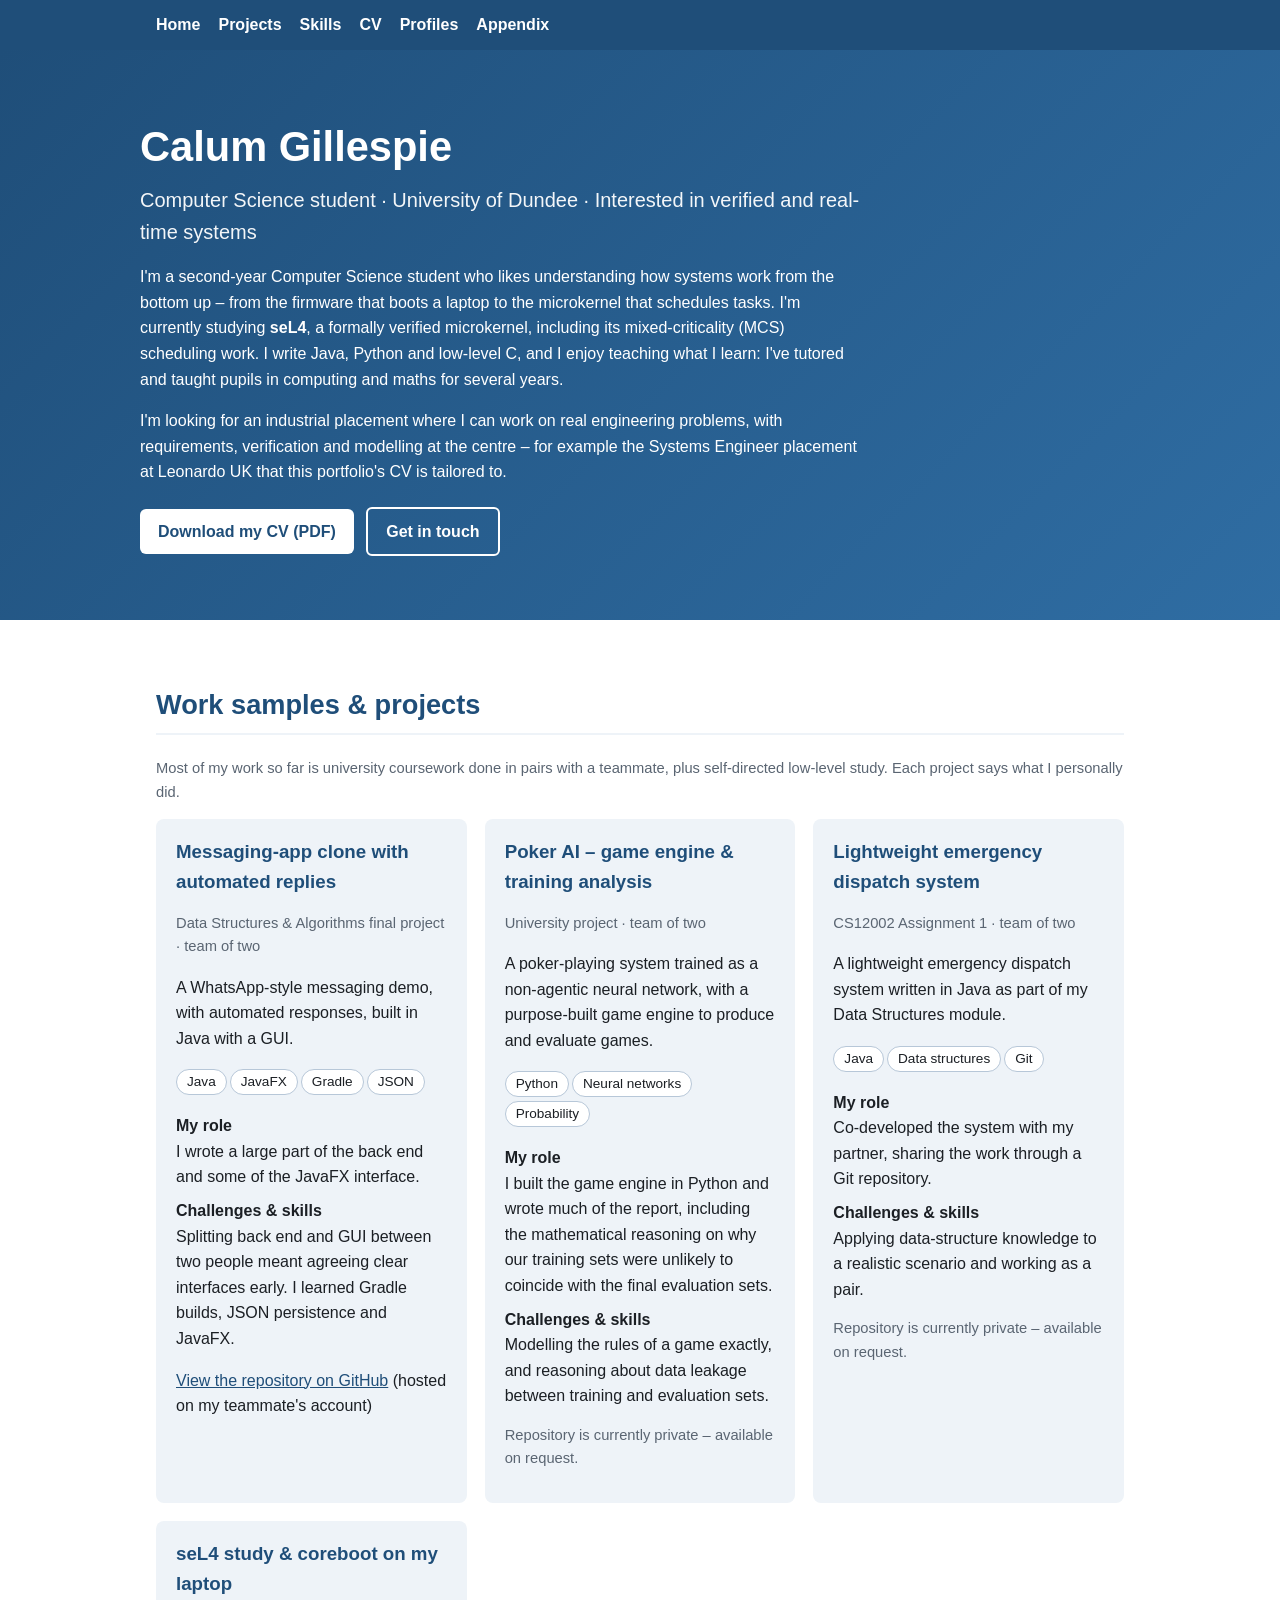
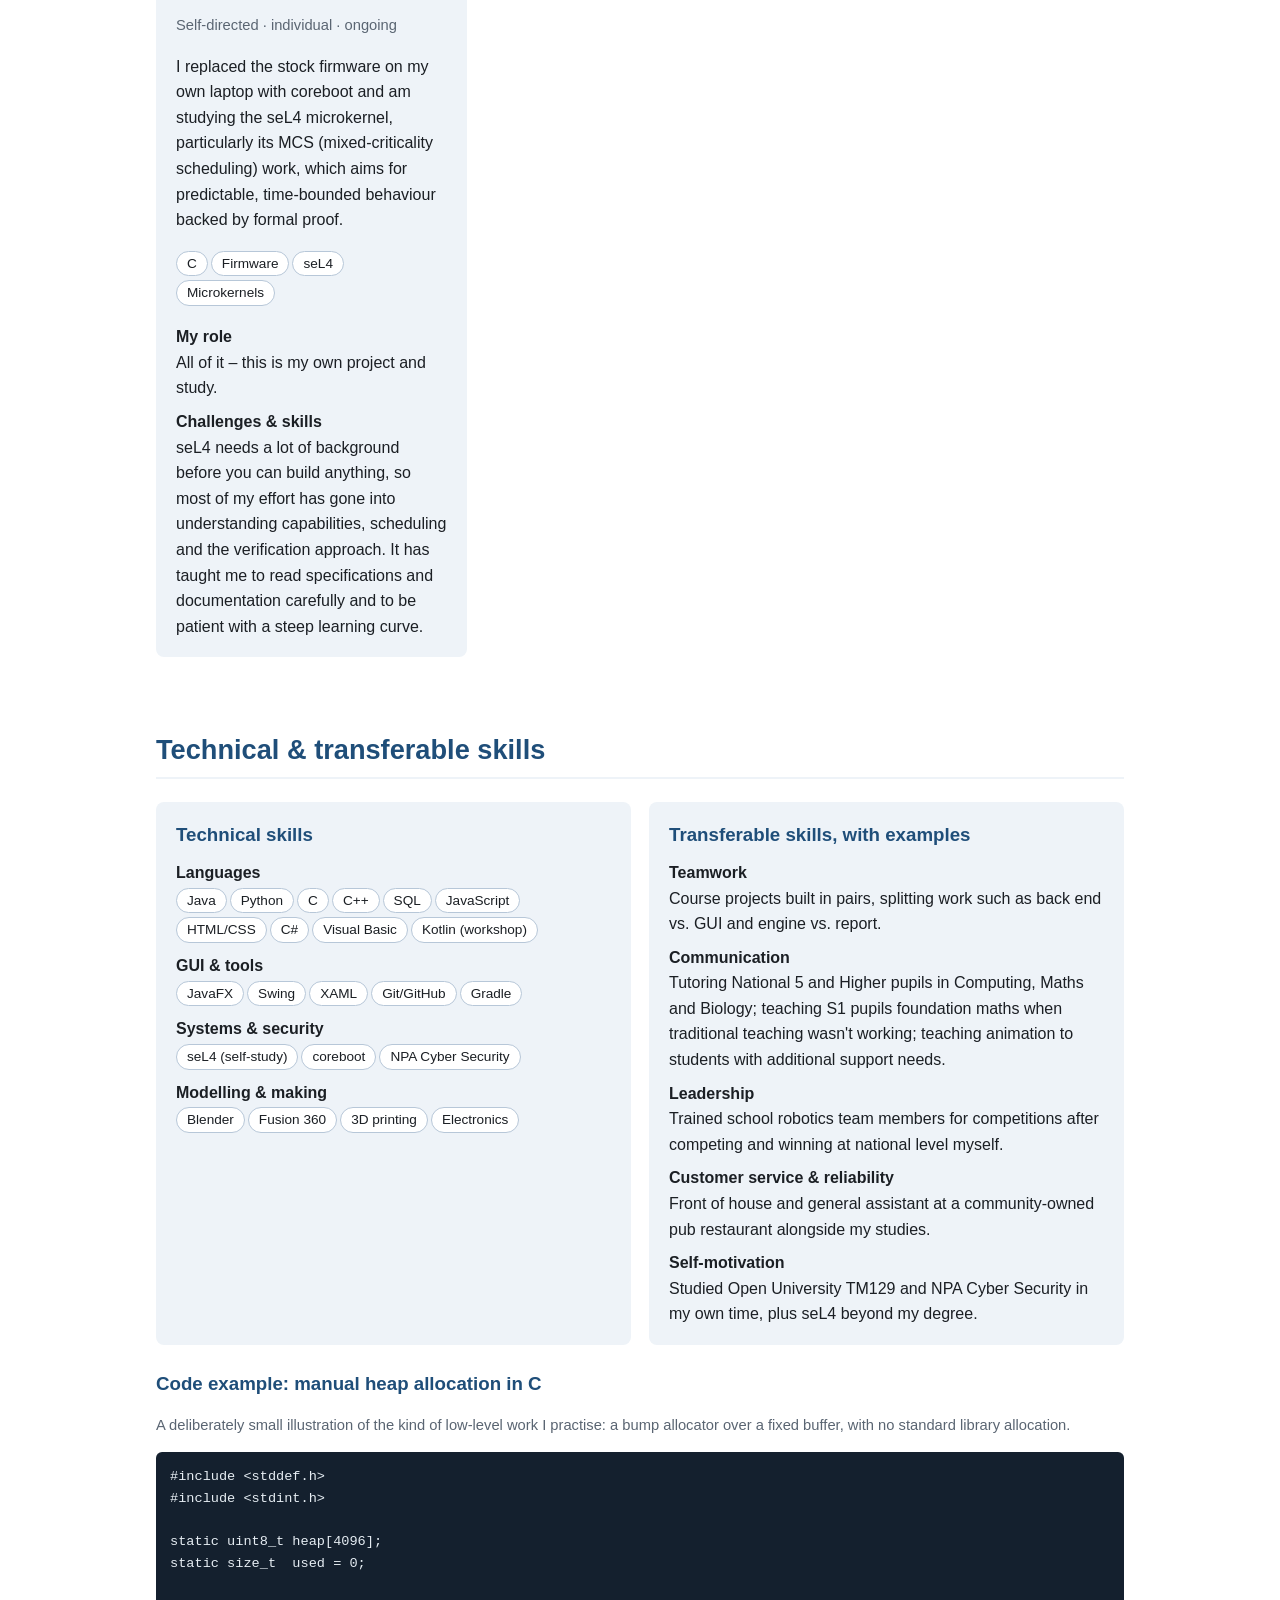
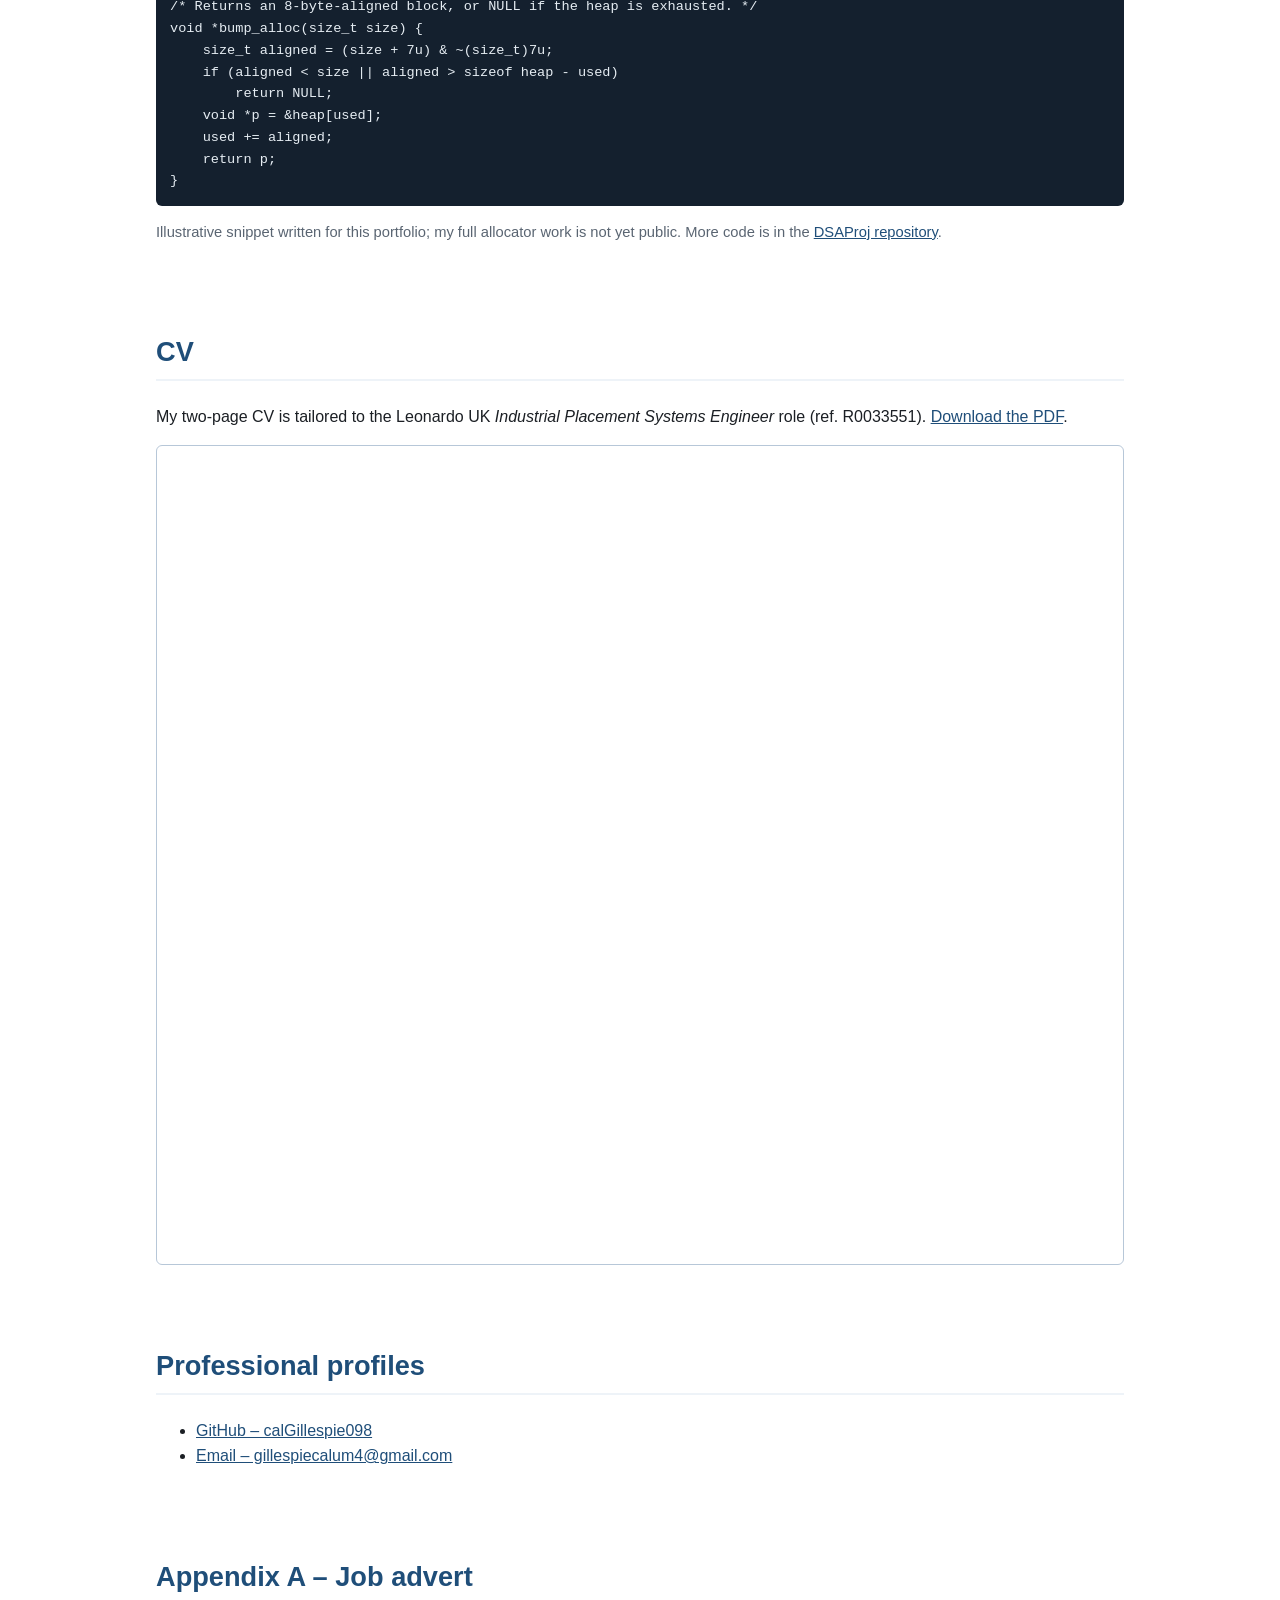
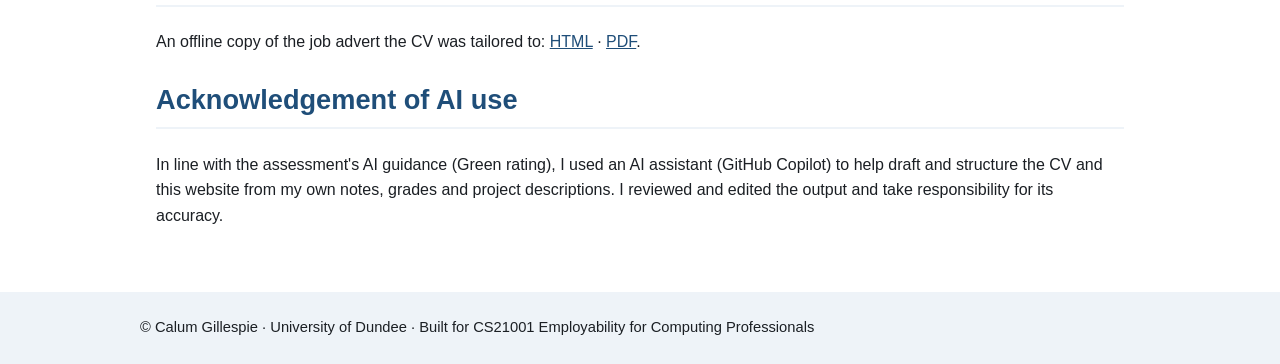
==== index.html @ b02ef51d "Add portfolio site, CV and job advert" ====
<!DOCTYPE html>
<html lang="en">
<head>
<meta charset="utf-8">
<meta name="viewport" content="width=device-width, initial-scale=1">
<title>Calum Gillespie – Computer Science Portfolio</title>
<meta name="description" content="Portfolio of Calum Gillespie, second-year Computer Science student at the University of Dundee interested in verified and real-time systems.">
<link rel="stylesheet" href="style.css">
</head>
<body>
<a class="skip" href="#main">Skip to content</a>

<nav aria-label="Main">
  <ul>
    <li><a href="#home">Home</a></li>
    <li><a href="#projects">Projects</a></li>
    <li><a href="#skills">Skills</a></li>
    <li><a href="#cv">CV</a></li>
    <li><a href="#links">Profiles</a></li>
    <li><a href="#appendix">Appendix</a></li>
  </ul>
</nav>

<header class="hero" id="home">
  <div>
    <h1>Calum Gillespie</h1>
    <p class="tag">Computer Science student · University of Dundee · Interested in verified and real-time systems</p>
    <p>I'm a second-year Computer Science student who likes understanding how systems work from the bottom up – from the firmware that boots a laptop to the microkernel that schedules tasks. I'm currently studying <b>seL4</b>, a formally verified microkernel, including its mixed-criticality (MCS) scheduling work. I write Java, Python and low-level C, and I enjoy teaching what I learn: I've tutored and taught pupils in computing and maths for several years.</p>
    <p>I'm looking for an industrial placement where I can work on real engineering problems, with requirements, verification and modelling at the centre – for example the Systems Engineer placement at Leonardo UK that this portfolio's CV is tailored to.</p>
    <a class="btn" href="assets/Calum_Gillespie_CV.pdf">Download my CV (PDF)</a>
    <a class="btn alt" href="mailto:gillespiecalum4@gmail.com">Get in touch</a>
  </div>
</header>

<main id="main">

<section id="projects">
  <h2>Work samples &amp; projects</h2>
  <p class="muted">Most of my work so far is university coursework done in pairs with a teammate, plus self-directed low-level study. Each project says what I personally did.</p>
  <div class="grid">

    <article class="card">
      <h3>Messaging-app clone with automated replies</h3>
      <p class="muted">Data Structures &amp; Algorithms final project · team of two</p>
      <p>A WhatsApp-style messaging demo, with automated responses, built in Java with a GUI.</p>
      <p>
        <span class="chip">Java</span><span class="chip">JavaFX</span><span class="chip">Gradle</span><span class="chip">JSON</span>
      </p>
      <dl>
        <dt>My role</dt><dd>I wrote a large part of the back end and some of the JavaFX interface.</dd>
        <dt>Challenges &amp; skills</dt><dd>Splitting back end and GUI between two people meant agreeing clear interfaces early. I learned Gradle builds, JSON persistence and JavaFX.</dd>
      </dl>
      <p><a href="https://github.com/Miyxzu/DSAProj">View the repository on GitHub</a> (hosted on my teammate's account)</p>
    </article>

    <article class="card">
      <h3>Poker AI – game engine &amp; training analysis</h3>
      <p class="muted">University project · team of two</p>
      <p>A poker-playing system trained as a non-agentic neural network, with a purpose-built game engine to produce and evaluate games.</p>
      <p><span class="chip">Python</span><span class="chip">Neural networks</span><span class="chip">Probability</span></p>
      <dl>
        <dt>My role</dt><dd>I built the game engine in Python and wrote much of the report, including the mathematical reasoning on why our training sets were unlikely to coincide with the final evaluation sets.</dd>
        <dt>Challenges &amp; skills</dt><dd>Modelling the rules of a game exactly, and reasoning about data leakage between training and evaluation sets.</dd>
      </dl>
      <p class="muted">Repository is currently private – available on request.</p>
    </article>

    <article class="card">
      <h3>Lightweight emergency dispatch system</h3>
      <p class="muted">CS12002 Assignment 1 · team of two</p>
      <p>A lightweight emergency dispatch system written in Java as part of my Data Structures module.</p>
      <p><span class="chip">Java</span><span class="chip">Data structures</span><span class="chip">Git</span></p>
      <dl>
        <dt>My role</dt><dd>Co-developed the system with my partner, sharing the work through a Git repository.</dd>
        <dt>Challenges &amp; skills</dt><dd>Applying data-structure knowledge to a realistic scenario and working as a pair.</dd>
      </dl>
      <p class="muted">Repository is currently private – available on request.</p>
    </article>

    <article class="card">
      <h3>seL4 study &amp; coreboot on my laptop</h3>
      <p class="muted">Self-directed · individual · ongoing</p>
      <p>I replaced the stock firmware on my own laptop with coreboot and am studying the seL4 microkernel, particularly its MCS (mixed-criticality scheduling) work, which aims for predictable, time-bounded behaviour backed by formal proof.</p>
      <p><span class="chip">C</span><span class="chip">Firmware</span><span class="chip">seL4</span><span class="chip">Microkernels</span></p>
      <dl>
        <dt>My role</dt><dd>All of it – this is my own project and study.</dd>
        <dt>Challenges &amp; skills</dt><dd>seL4 needs a lot of background before you can build anything, so most of my effort has gone into understanding capabilities, scheduling and the verification approach. It has taught me to read specifications and documentation carefully and to be patient with a steep learning curve.</dd>
      </dl>
    </article>

  </div>
</section>

<section id="skills">
  <h2>Technical &amp; transferable skills</h2>
  <div class="grid">
    <div class="card">
      <h3>Technical skills</h3>
      <dl>
        <dt>Languages</dt>
        <dd><span class="chip">Java</span><span class="chip">Python</span><span class="chip">C</span><span class="chip">C++</span><span class="chip">SQL</span><span class="chip">JavaScript</span><span class="chip">HTML/CSS</span><span class="chip">C#</span><span class="chip">Visual Basic</span><span class="chip">Kotlin (workshop)</span></dd>
        <dt>GUI &amp; tools</dt>
        <dd><span class="chip">JavaFX</span><span class="chip">Swing</span><span class="chip">XAML</span><span class="chip">Git/GitHub</span><span class="chip">Gradle</span></dd>
        <dt>Systems &amp; security</dt>
        <dd><span class="chip">seL4 (self-study)</span><span class="chip">coreboot</span><span class="chip">NPA Cyber Security</span></dd>
        <dt>Modelling &amp; making</dt>
        <dd><span class="chip">Blender</span><span class="chip">Fusion 360</span><span class="chip">3D printing</span><span class="chip">Electronics</span></dd>
      </dl>
    </div>
    <div class="card">
      <h3>Transferable skills, with examples</h3>
      <dl>
        <dt>Teamwork</dt><dd>Course projects built in pairs, splitting work such as back end vs. GUI and engine vs. report.</dd>
        <dt>Communication</dt><dd>Tutoring National 5 and Higher pupils in Computing, Maths and Biology; teaching S1 pupils foundation maths when traditional teaching wasn't working; teaching animation to students with additional support needs.</dd>
        <dt>Leadership</dt><dd>Trained school robotics team members for competitions after competing and winning at national level myself.</dd>
        <dt>Customer service &amp; reliability</dt><dd>Front of house and general assistant at a community-owned pub restaurant alongside my studies.</dd>
        <dt>Self-motivation</dt><dd>Studied Open University TM129 and NPA Cyber Security in my own time, plus seL4 beyond my degree.</dd>
      </dl>
    </div>
  </div>

  <h3 style="margin-top:24px">Code example: manual heap allocation in C</h3>
  <p class="muted">A deliberately small illustration of the kind of low-level work I practise: a bump allocator over a fixed buffer, with no standard library allocation.</p>
<pre><code>#include &lt;stddef.h&gt;
#include &lt;stdint.h&gt;

static uint8_t heap[4096];
static size_t  used = 0;

/* Returns an 8-byte-aligned block, or NULL if the heap is exhausted. */
void *bump_alloc(size_t size) {
    size_t aligned = (size + 7u) &amp; ~(size_t)7u;
    if (aligned &lt; size || aligned &gt; sizeof heap - used)
        return NULL;
    void *p = &amp;heap[used];
    used += aligned;
    return p;
}</code></pre>
  <p class="muted">Illustrative snippet written for this portfolio; my full allocator work is not yet public. More code is in the <a href="https://github.com/Miyxzu/DSAProj">DSAProj repository</a>.</p>
</section>

<section id="cv">
  <h2>CV</h2>
  <p>My two-page CV is tailored to the Leonardo UK <i>Industrial Placement Systems Engineer</i> role (ref. R0033551). <a href="assets/Calum_Gillespie_CV.pdf" download>Download the PDF</a>.</p>
  <iframe class="cvframe" src="assets/Calum_Gillespie_CV.pdf" title="Calum Gillespie CV (PDF)">
    Your browser can't display the PDF. <a href="assets/Calum_Gillespie_CV.pdf">Download it here</a>.
  </iframe>
</section>

<section id="links">
  <h2>Professional profiles</h2>
  <ul>
    <li><a href="https://github.com/calGillespie098">GitHub – calGillespie098</a></li>
    <li><a href="mailto:gillespiecalum4@gmail.com">Email – gillespiecalum4@gmail.com</a></li>
  </ul>
</section>

<section id="appendix">
  <h2>Appendix A – Job advert</h2>
  <p>An offline copy of the job advert the CV was tailored to: <a href="job-advert.html">HTML</a> · <a href="assets/Leonardo_Job_Advert_R0033551.pdf">PDF</a>.</p>
  <h2>Acknowledgement of AI use</h2>
  <p>In line with the assessment's AI guidance (Green rating), I used an AI assistant (GitHub Copilot) to help draft and structure the CV and this website from my own notes, grades and project descriptions. I reviewed and edited the output and take responsibility for its accuracy.</p>
</section>

</main>

<footer>
  <div>© Calum Gillespie · University of Dundee · Built for CS21001 Employability for Computing Professionals</div>
</footer>
</body>
</html>
---- style.css ----
:root { --blue: #1f4e79; --light: #eef3f8; --ink: #1b1f24; --muted: #5a6572; }
* { box-sizing: border-box; }
html { scroll-behavior: smooth; }
body { margin: 0; font-family: "Segoe UI", Arial, sans-serif; color: var(--ink); line-height: 1.6; background: #fff; }
a { color: var(--blue); }
.skip { position: absolute; left: -999px; }
.skip:focus { left: 8px; top: 8px; background: #fff; padding: 6px 10px; z-index: 20; }
nav { position: sticky; top: 0; background: var(--blue); z-index: 10; }
nav ul { list-style: none; margin: 0 auto; padding: 0 16px; max-width: 1000px; display: flex; flex-wrap: wrap; gap: 4px 18px; }
nav a { display: block; color: #fff; text-decoration: none; padding: 12px 0; font-weight: 600; }
nav a:hover, nav a:focus { text-decoration: underline; }
.hero { background: linear-gradient(135deg, #1f4e79, #2f6da3); color: #fff; padding: 64px 16px; }
.hero > div, main section, footer > div { max-width: 1000px; margin: 0 auto; }
.hero h1 { font-size: 2.6rem; margin: 0 0 4px; }
.hero .tag { font-size: 1.25rem; margin: 0 0 16px; opacity: .95; }
.hero p { max-width: 720px; }
.btn { display: inline-block; background: #fff; color: var(--blue); padding: 10px 18px; border-radius: 6px; text-decoration: none; font-weight: 700; margin: 6px 8px 0 0; }
.btn.alt { background: transparent; color: #fff; border: 2px solid #fff; }
main section { padding: 40px 16px 8px; }
h2 { color: var(--blue); border-bottom: 2px solid var(--light); padding-bottom: 6px; font-size: 1.7rem; }
h3 { margin: 0 0 4px; color: var(--blue); }
.grid { display: grid; gap: 18px; grid-template-columns: repeat(auto-fit, minmax(290px, 1fr)); }
.card { background: var(--light); border-radius: 8px; padding: 18px 20px; }
.card dl { margin: 10px 0 0; }
.card dt { font-weight: 700; margin-top: 8px; }
.card dd { margin: 0; }
.chip { display: inline-block; background: #fff; border: 1px solid #b7c7d8; border-radius: 99px; padding: 1px 10px; margin: 2px 3px 2px 0; font-size: .85rem; }
.muted { color: var(--muted); font-size: .92rem; }
pre { background: #14202e; color: #e6edf3; padding: 14px; border-radius: 6px; overflow-x: auto; font-size: .85rem; }
.cvframe { width: 100%; height: 820px; border: 1px solid #b7c7d8; border-radius: 6px; }
footer { background: var(--light); margin-top: 40px; padding: 24px 16px; font-size: .92rem; }
@media (max-width: 600px) { .hero h1 { font-size: 2rem; } .cvframe { height: 520px; } }
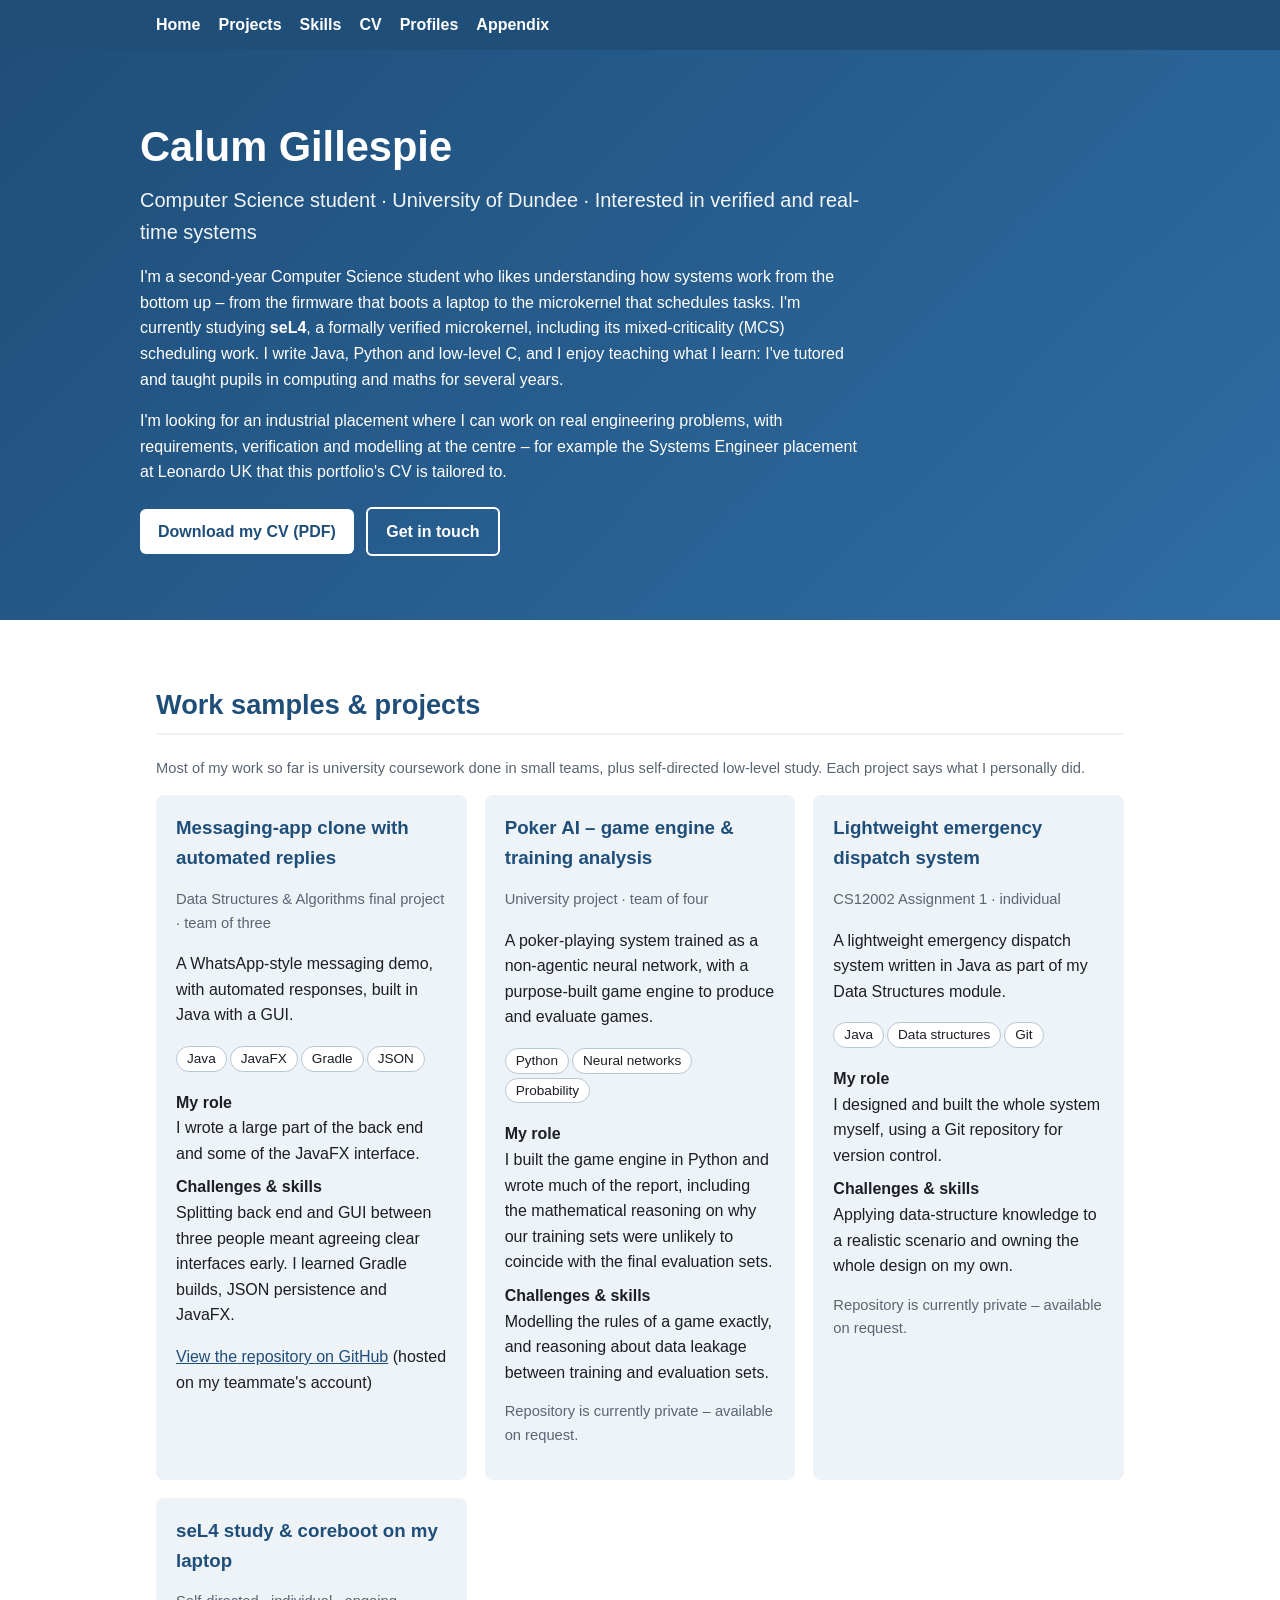
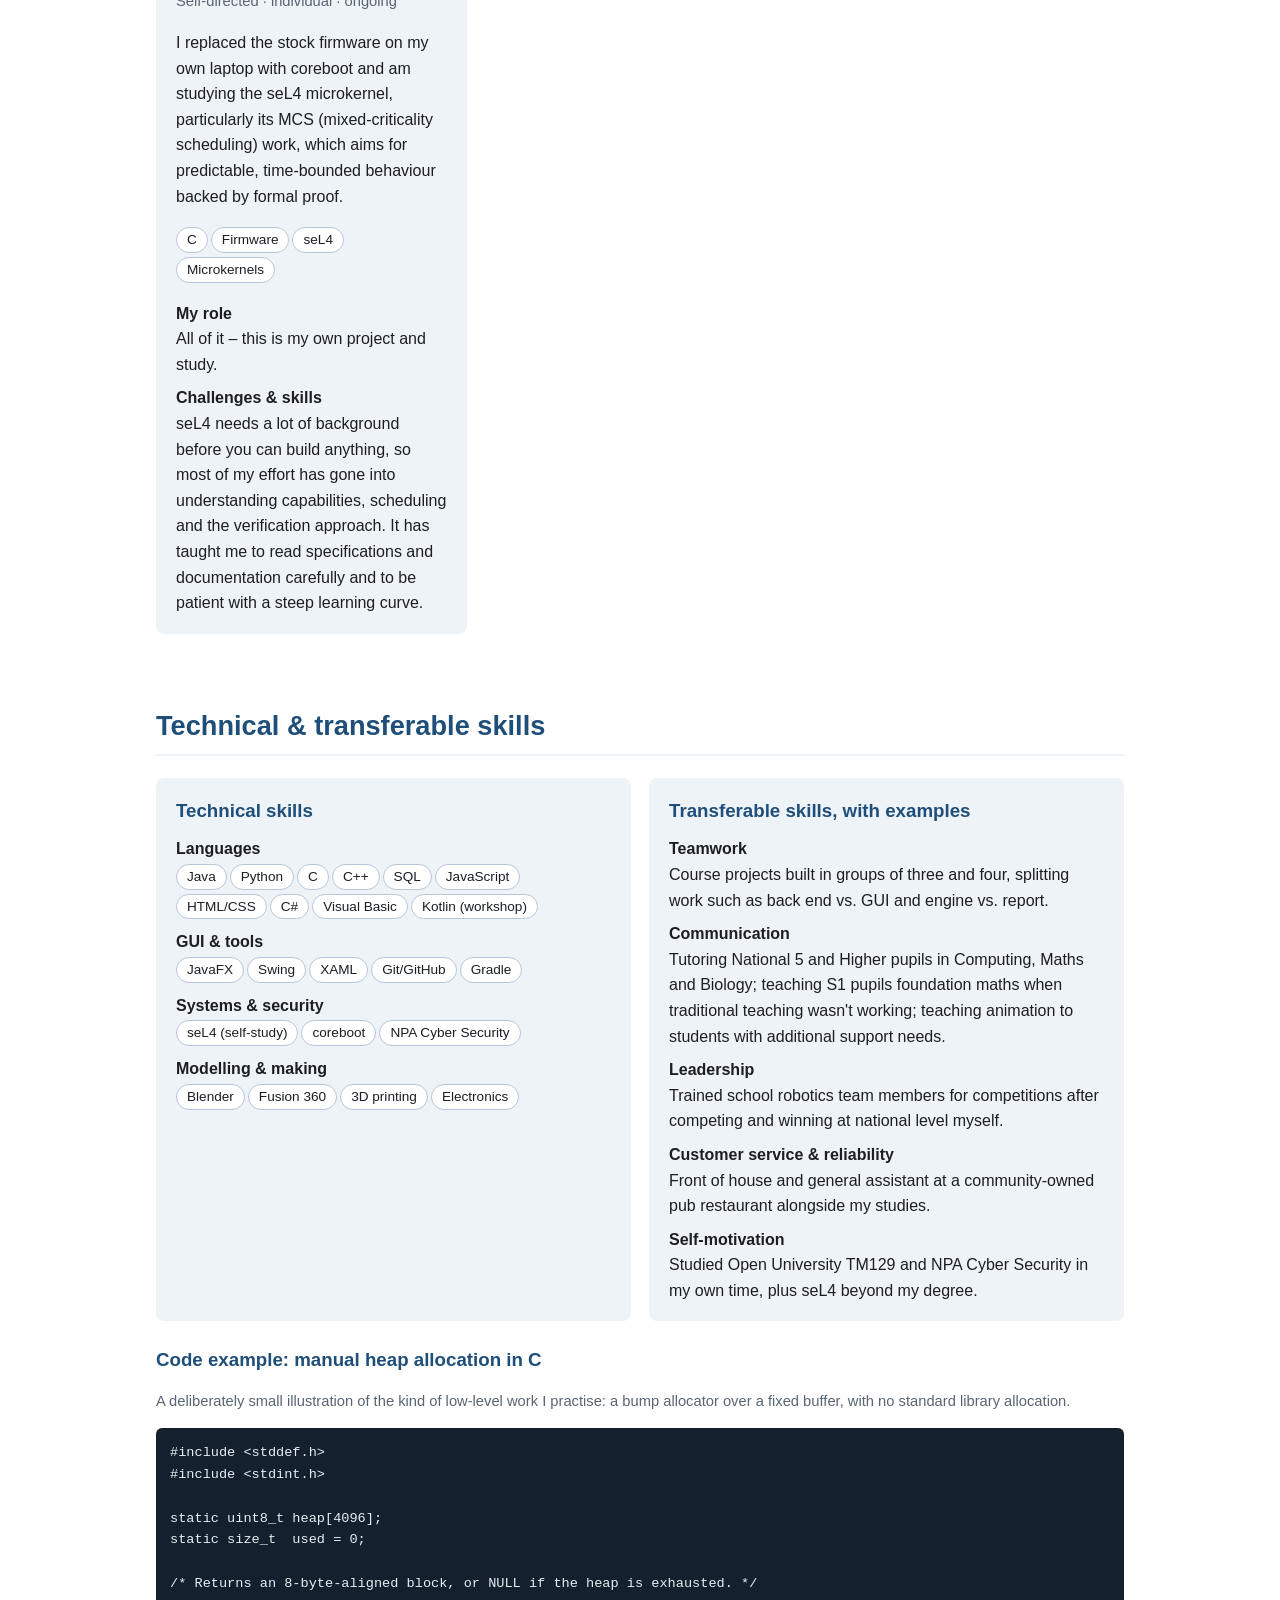
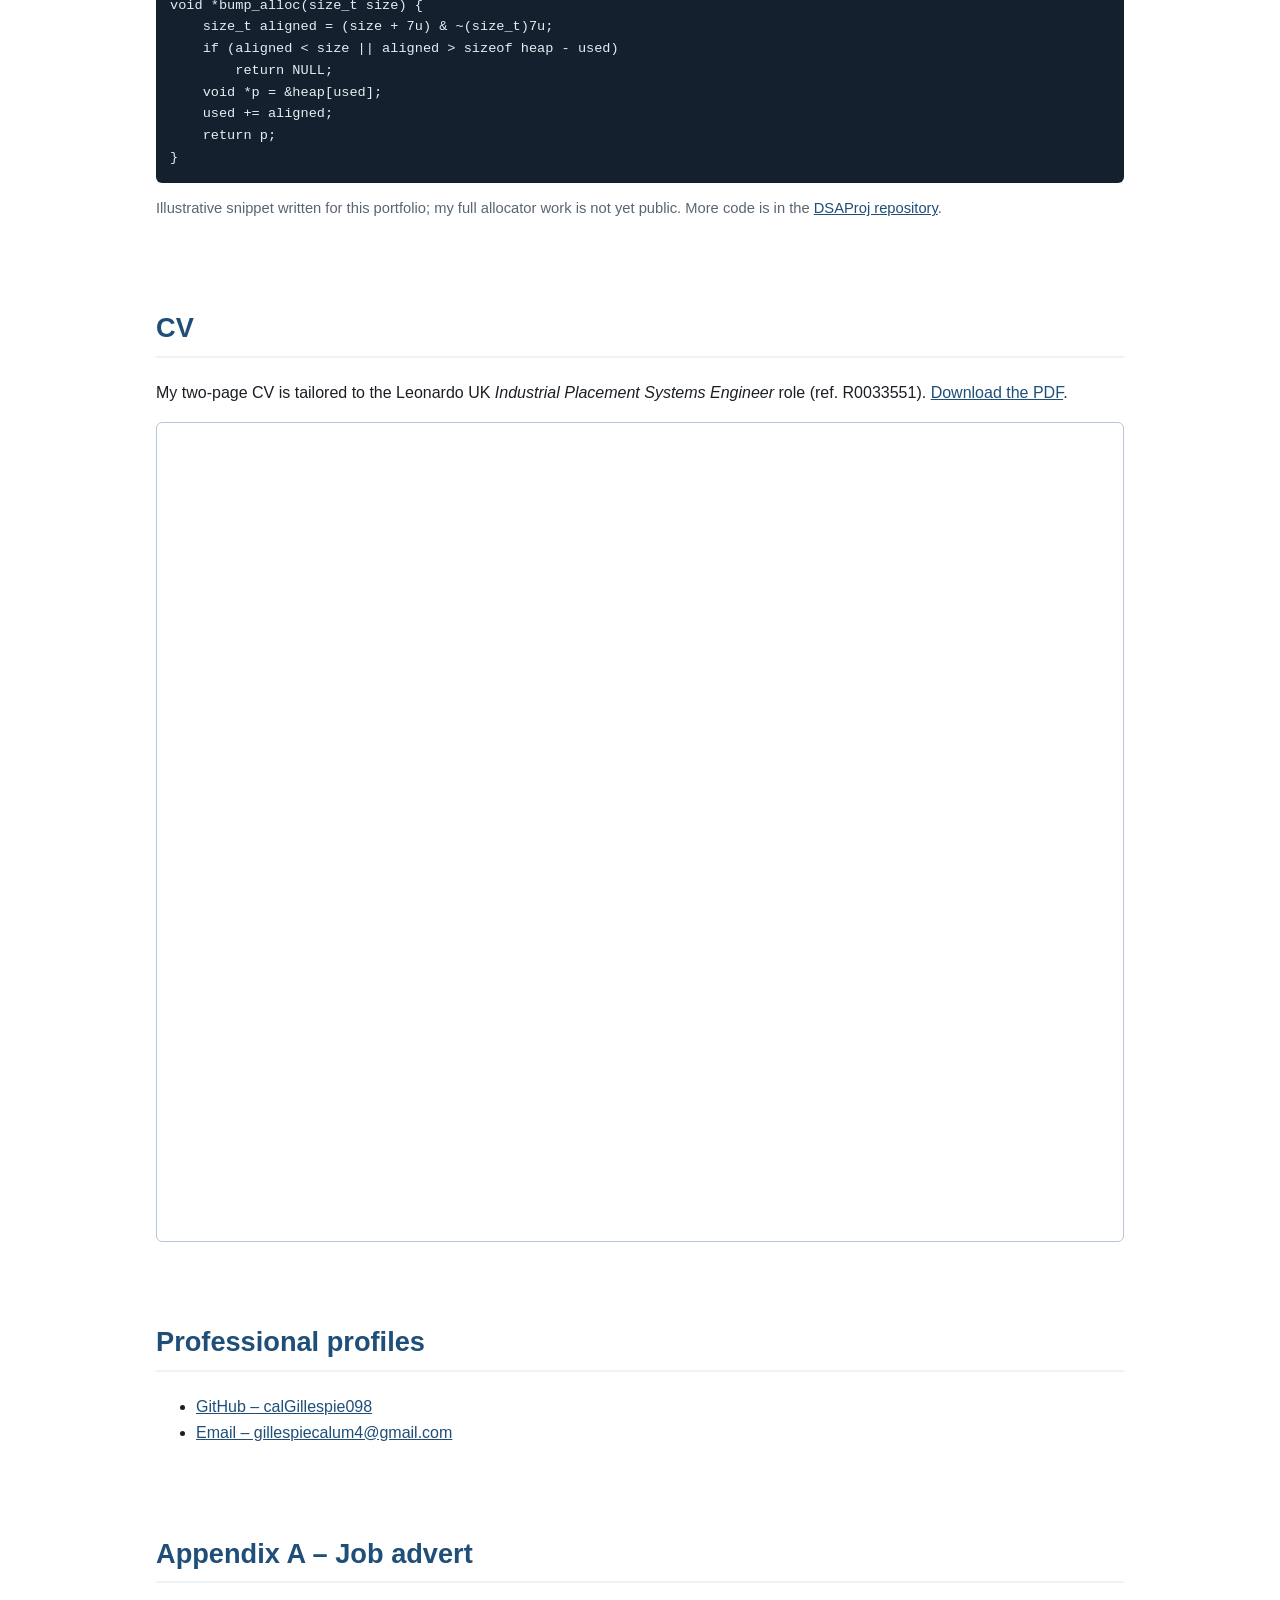
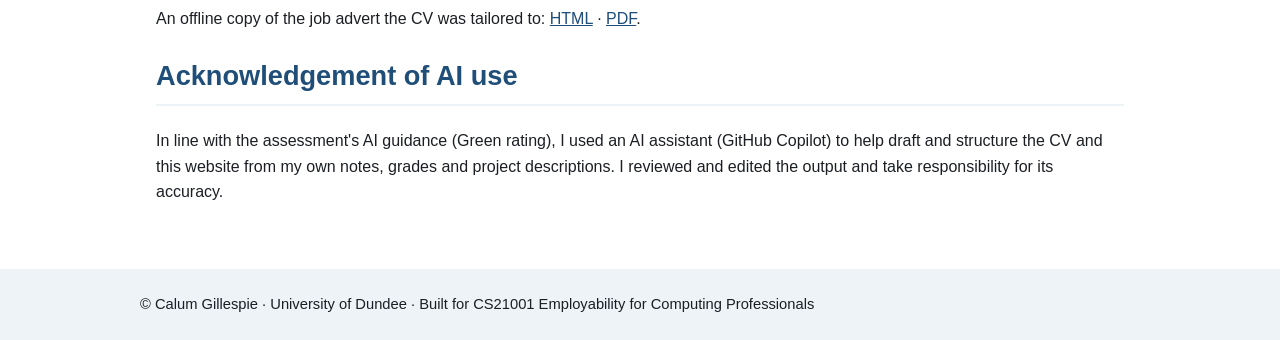
==== commit 639cc528: "changed abnormalities" ====
--- a/index.html
+++ b/index.html
@@ -36,26 +36,26 @@
 
 <section id="projects">
   <h2>Work samples &amp; projects</h2>
-  <p class="muted">Most of my work so far is university coursework done in pairs with a teammate, plus self-directed low-level study. Each project says what I personally did.</p>
+  <p class="muted">Most of my work so far is university coursework done in small teams, plus self-directed low-level study. Each project says what I personally did.</p>
   <div class="grid">
 
     <article class="card">
       <h3>Messaging-app clone with automated replies</h3>
-      <p class="muted">Data Structures &amp; Algorithms final project · team of two</p>
+      <p class="muted">Data Structures &amp; Algorithms final project · team of three</p>
       <p>A WhatsApp-style messaging demo, with automated responses, built in Java with a GUI.</p>
       <p>
         <span class="chip">Java</span><span class="chip">JavaFX</span><span class="chip">Gradle</span><span class="chip">JSON</span>
       </p>
       <dl>
         <dt>My role</dt><dd>I wrote a large part of the back end and some of the JavaFX interface.</dd>
-        <dt>Challenges &amp; skills</dt><dd>Splitting back end and GUI between two people meant agreeing clear interfaces early. I learned Gradle builds, JSON persistence and JavaFX.</dd>
+        <dt>Challenges &amp; skills</dt><dd>Splitting back end and GUI between three people meant agreeing clear interfaces early. I learned Gradle builds, JSON persistence and JavaFX.</dd>
       </dl>
       <p><a href="https://github.com/Miyxzu/DSAProj">View the repository on GitHub</a> (hosted on my teammate's account)</p>
     </article>
 
     <article class="card">
       <h3>Poker AI – game engine &amp; training analysis</h3>
-      <p class="muted">University project · team of two</p>
+      <p class="muted">University project · team of four</p>
       <p>A poker-playing system trained as a non-agentic neural network, with a purpose-built game engine to produce and evaluate games.</p>
       <p><span class="chip">Python</span><span class="chip">Neural networks</span><span class="chip">Probability</span></p>
       <dl>
@@ -67,12 +67,12 @@
 
     <article class="card">
       <h3>Lightweight emergency dispatch system</h3>
-      <p class="muted">CS12002 Assignment 1 · team of two</p>
+      <p class="muted">CS12002 Assignment 1 · individual</p>
       <p>A lightweight emergency dispatch system written in Java as part of my Data Structures module.</p>
       <p><span class="chip">Java</span><span class="chip">Data structures</span><span class="chip">Git</span></p>
       <dl>
-        <dt>My role</dt><dd>Co-developed the system with my partner, sharing the work through a Git repository.</dd>
-        <dt>Challenges &amp; skills</dt><dd>Applying data-structure knowledge to a realistic scenario and working as a pair.</dd>
+        <dt>My role</dt><dd>I designed and built the whole system myself, using a Git repository for version control.</dd>
+        <dt>Challenges &amp; skills</dt><dd>Applying data-structure knowledge to a realistic scenario and owning the whole design on my own.</dd>
       </dl>
       <p class="muted">Repository is currently private – available on request.</p>
     </article>
@@ -110,7 +110,7 @@
     <div class="card">
       <h3>Transferable skills, with examples</h3>
       <dl>
-        <dt>Teamwork</dt><dd>Course projects built in pairs, splitting work such as back end vs. GUI and engine vs. report.</dd>
+        <dt>Teamwork</dt><dd>Course projects built in groups of three and four, splitting work such as back end vs. GUI and engine vs. report.</dd>
         <dt>Communication</dt><dd>Tutoring National 5 and Higher pupils in Computing, Maths and Biology; teaching S1 pupils foundation maths when traditional teaching wasn't working; teaching animation to students with additional support needs.</dd>
         <dt>Leadership</dt><dd>Trained school robotics team members for competitions after competing and winning at national level myself.</dd>
         <dt>Customer service &amp; reliability</dt><dd>Front of house and general assistant at a community-owned pub restaurant alongside my studies.</dd>
